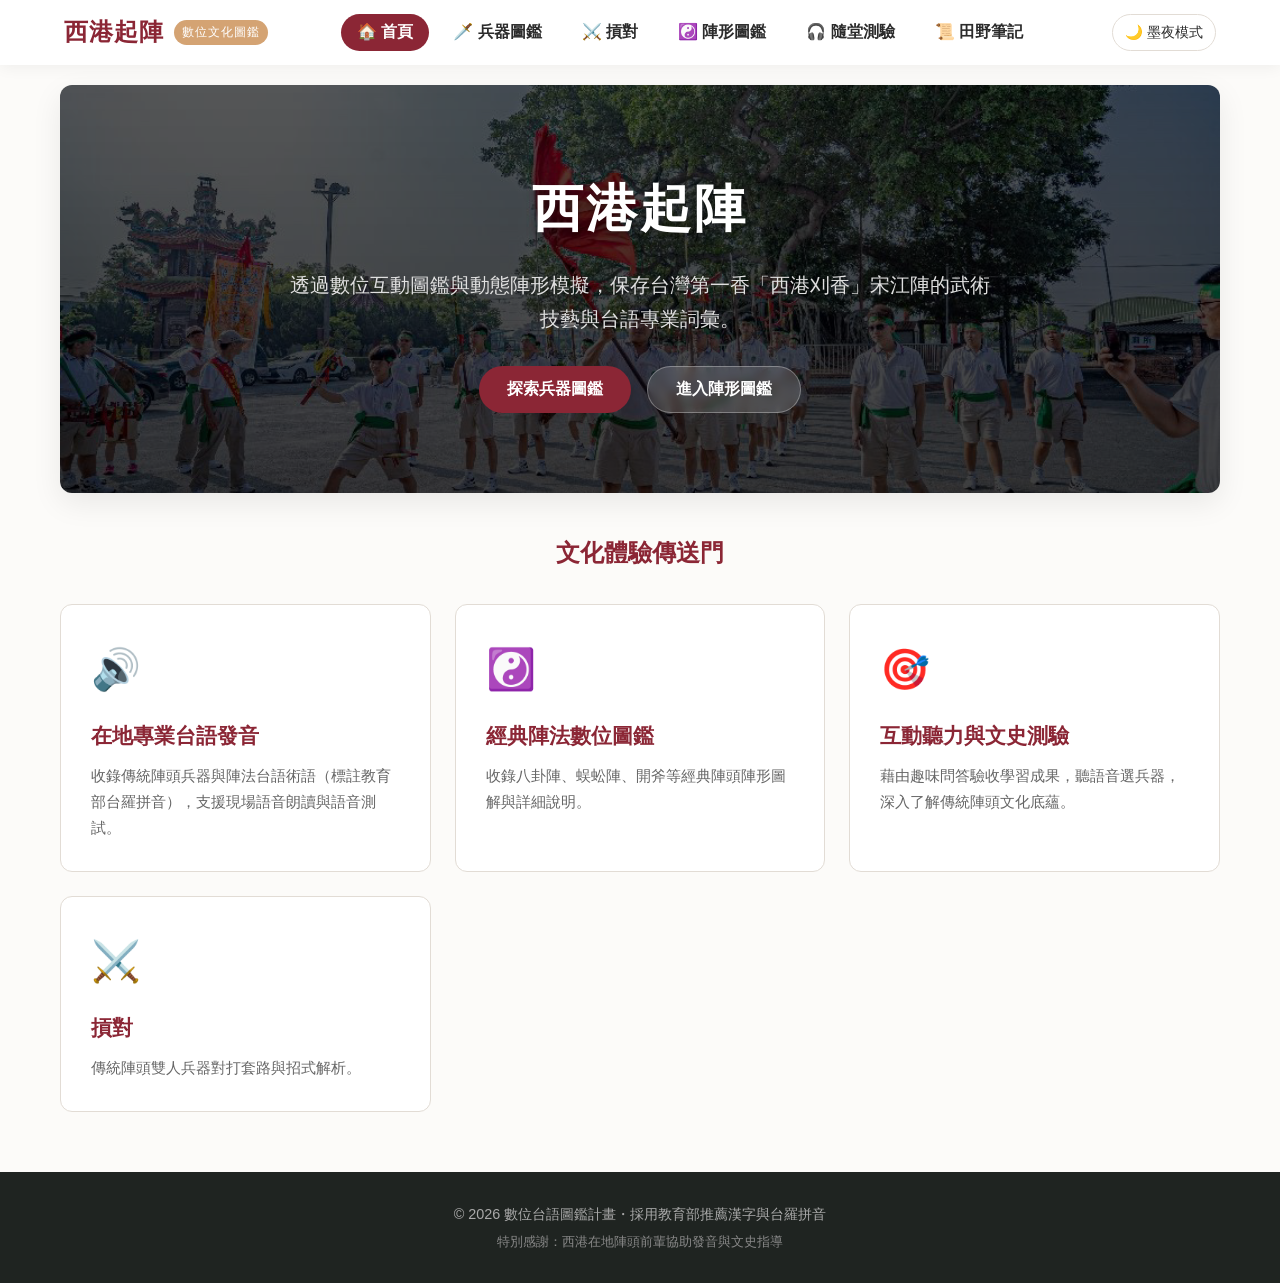
==== songjiang.html @ 48d38523 "update" ====
<!DOCTYPE html>
<html lang="zh-Hant">
<head>
  <meta charset="UTF-8">
  <meta name="viewport" content="width=device-width, initial-scale=1.0">
  <title>西港起陣｜宋江陣文化與台語圖鑑數位平台</title>
  <link rel="stylesheet" href="style.css">
</head>
<body>

  <!-- 頂部導覽列 -->
  <header>
    <div class="nav-container">
      <a href="#" class="logo" onclick="switchTab('home')">
        西港起陣
        <span class="logo-badge">數位文化圖鑑</span>
      </a>
      <ul class="nav-links nav-tabs">
        <li><button class="tab-btn active" onclick="switchTab('home')">🏠 首頁</button></li>
        <li><button class="tab-btn" onclick="switchTab('gallery')">🗡️ 兵器圖鑑</button></li>
        <li><button class="tab-btn" onclick="switchTab('fight')">⚔️ 摃對</button></li>
        <li><button class="tab-btn" onclick="switchTab('simulator')">☯️ 陣形圖鑑</button></li>
        <li><button class="tab-btn" onclick="switchTab('quiz')">🎧 隨堂測驗</button></li>
        <li><button class="tab-btn" onclick="switchTab('fieldwork')">📜 田野筆記</button></li>
      </ul>
      <div class="header-actions">
        <button class="theme-toggle" id="themeToggleBtn" onclick="toggleTheme()">🌙 墨夜模式</button>
      </div>
    </div>
  </header>

  <!-- 主內容區域 -->
  <main>
    <!-- 模組 1：首頁 -->
    <section id="home" class="tab-content active">
      <div class="hero-banner">
        <h1>西港起陣</h1>
        <p>透過數位互動圖鑑與動態陣形模擬，保存台灣第一香「西港刈香」宋江陣的武術技藝與台語專業詞彙。</p>
        <div class="hero-buttons">
          <button class="btn-primary" onclick="switchTab('gallery')">探索兵器圖鑑</button>
          <button class="btn-secondary" onclick="switchTab('simulator')">進入陣形圖鑑</button>
        </div>
      </div>

      <h2 style="text-align: center; color: var(--primary-color); margin-bottom: 20px;">文化體驗傳送門</h2>
      <div class="feature-grid">
        <div class="feature-card" onclick="switchTab('gallery')">
          <span class="feature-icon">🔊</span>
          <h3>在地專業台語發音</h3>
          <p>收錄傳統陣頭兵器與陣法台語術語（標註教育部台羅拼音），支援現場語音朗讀與語音測試。</p>
        </div>
        <div class="feature-card" onclick="switchTab('simulator')">
          <span class="feature-icon">☯️</span>
          <h3>經典陣法數位圖鑑</h3>
          <p>收錄八卦陣、蜈蚣陣、開斧等經典陣頭陣形圖解與詳細說明。</p>
        </div>
        <div class="feature-card" onclick="switchTab('quiz')">
          <span class="feature-icon">🎯</span>
          <h3>互動聽力與文史測驗</h3>
          <p>藉由趣味問答驗收學習成果，聽語音選兵器，深入了解傳統陣頭文化底蘊。</p>
        </div>
        <div class="feature-card" onclick="switchTab('fight')">
          <span class="feature-icon">⚔️</span>
          <h3>摃對</h3>
          <p>傳統陣頭雙人兵器對打套路與招式解析。</p>
        </div>
      </div>
    </section>

    <!-- 模組 2：兵器與角色圖鑑 -->
    <section id="gallery" class="tab-content">
      <div class="filter-bar">
        <div class="search-box">
          <span class="search-icon">🔍</span>
          <input type="text" id="searchInput" placeholder="搜尋兵器、角色或台羅拼音..." oninput="renderGallery()">
        </div>
        <div class="category-chips">
          <button class="chip active" onclick="filterCategory('all', this)">全部 (All)</button>
          <button class="chip" onclick="filterCategory('weapon', this)">傳統兵器</button>
          <button class="chip" onclick="filterCategory('flag', this)">樂器</button>
          <button class="chip" onclick="filterCategory('favorite', this)">⭐ 我的收藏</button>
        </div>
      </div>

      <!-- 卡片網格 -->
      <div id="galleryGrid" class="gallery-grid"></div>
    </section>

    <!-- 模組 3：對貢 (對打套路介紹) -->
    <section id="fight" class="tab-content">
      <div class="content-container" style="background: #ffffff; padding: 30px; border-radius: 12px; box-shadow: 0 4px 6px rgba(0,0,0,0.05); max-width: 800px; margin: 0 auto;">
        <h3 style="color: #333; margin-bottom: 20px; border-bottom: 2px solid var(--primary-color); display: inline-block; padding-bottom: 5px;">常見對打組合</h3>
        
        <!-- 18組專屬圖片卡片區塊 -->
        <div class="combo-grid">
          <div class="combo-card"><img src="image/1.JPG" alt="單刀/雨傘"><div class="combo-title">1. 單刀 / 雨傘</div></div>
          <div class="combo-card"><img src="image/2.JPG" alt="耙/牌刀"><div class="combo-title">2. 耙 / 牌刀</div></div>
          <div class="combo-card"><img src="image/3.JPG" alt="鉤仔/棍仔"><div class="combo-title">3. 鉤仔 / 棍仔</div></div>
          <div class="combo-card"><img src="image/4.JPG" alt="鐽刀/雙鞭"><div class="combo-title">4. 鐽刀 / 雙鞭</div></div>
          <div class="combo-card"><img src="image/5.JPG" alt="耙/牌刀"><div class="combo-title">5. 耙 / 牌刀</div></div>
          <div class="combo-card"><img src="image/6.JPG" alt="棍仔/牌刀"><div class="combo-title">6. 棍仔 / 牌刀</div></div>
          <div class="combo-card"><img src="image/7.JPG" alt="耙/牌刀"><div class="combo-title">7. 耙 / 牌刀</div></div>
          <div class="combo-card"><img src="image/8.JPG" alt="耙/牌刀"><div class="combo-title">8. 耙 / 牌刀</div></div>
          <div class="combo-card"><img src="image/9.JPG" alt="耙/牌刀"><div class="combo-title">9. 耙 / 牌刀</div></div>
          <div class="combo-card"><img src="image/10.JPG" alt="鐽刀/雙鐧"><div class="combo-title">10. 鐽刀 / 雙鐧</div></div>
          <div class="combo-card"><img src="image/11.JPG" alt="耙/鐽刀"><div class="combo-title">11. 耙 / 鐽刀</div></div>
          <div class="combo-card"><img src="image/12.JPG" alt="耙/牌刀"><div class="combo-title">12. 耙 / 牌刀</div></div>
          <div class="combo-card"><img src="image/13.JPG" alt="鉤鐮槍/牌刀"><div class="combo-title">13. 鉤鐮槍 / 牌刀</div></div>
          <div class="combo-card"><img src="image/14.JPG" alt="棍仔/棍仔"><div class="combo-title">14. 棍仔 / 棍仔</div></div>
          <div class="combo-card"><img src="image/15.JPG" alt="鐽刀/雙刀"><div class="combo-title">15. 鐽刀 / 雙刀</div></div>
          <div class="combo-card"><img src="image/16.JPG" alt="耙/牌刀"><div class="combo-title">16. 耙 / 牌刀</div></div>
          <div class="combo-card"><img src="image/17.JPG" alt="耙/牌刀(翻山*)"><div class="combo-title">17. 耙 / 牌刀 (翻山*)</div></div>
          <div class="combo-card"><img src="image/18.JPG" alt="棍仔/單刀"><div class="combo-title">18. 棍仔 / 單刀</div></div>
        </div>
      </div>
    </section>

    <!-- 模組 4：陣形圖鑑 -->
    <section id="simulator" class="tab-content">
      <div class="filter-bar">
        <div class="search-box">
          <span class="search-icon">🔍</span>
          <input type="text" id="formationSearchInput" placeholder="搜尋陣形名稱、台羅拼音或說明..." oninput="renderFormations()">
        </div>
      </div>

      <!-- 陣形卡片網格 -->
      <div id="formationGrid" class="gallery-grid"></div>
    </section>

    <!-- 模組 5：隨堂測驗 -->
    <section id="quiz" class="tab-content">
      <div class="quiz-card">
        <div class="quiz-progress">
          <div class="quiz-progress-bar" id="quizProgressBar"></div>
        </div>
        <p style="color: var(--accent-color); font-weight: 600; margin-bottom: 8px;" id="quizCount">問題 1 / 5</p>

        <div class="quiz-speaker" onclick="playQuizAudio()">
          🔊
        </div>
        <p style="font-size: 0.9rem; color: var(--text-muted); margin-bottom: 20px;">點擊上方喇叭聆聽台語發音，選出正確的名稱：</p>

        <h3 id="quizQuestionTitle" style="font-size: 1.4rem; color: var(--primary-color); margin-bottom: 20px;">請問這是哪一項兵器？</h3>

        <div class="options-grid" id="optionsGrid">
          <!-- 測驗選項 -->
        </div>

        <div id="quizResult" style="margin-top: 20px; font-weight: bold;"></div>
      </div>
    </section>

    <!-- 模組 6：田野筆記與地圖 -->
    <section id="fieldwork" class="tab-content">
      <div class="fieldwork-container">
        <div class="field-card">
          <h3>走入廟埕，聽見真實聲景</h3>
          <p>西港刈香（西港慶安宮刈香大典）被譽為「台灣第一香」。宋江陣不僅是民俗藝陣，更是早期村落自我防衛的武力組織。</p>
          <br>
          <p>本數位圖鑑團隊實地走訪西港周邊陣館與慶安宮，採集老一輩師傅的口述記憶與專業動作台語術語，期望透過數位化讓傳統母語與陣頭文化得以永續傳承。</p>
        </div>

        <div class="field-card">
          <h3>西港刈香陣館地圖</h3>
          <div class="map-wrapper my-maps-active">
  <iframe 
    id="googleMap"
    src="https://www.google.com/maps/d/u/0/embed?mid=1rsmYvMYZDi3DDH0vQn4vY0DzEX9cuyw&ehbc=2E312F&noprof=1" 
    width="100%" 
    height="320" 
    style="border:0; border-radius: 8px;" 
    allowfullscreen="" 
    loading="lazy">
  </iframe>
</div>
<!-- 地下下方的說明文字升級為陣館快速導覽按鈕 -->
<div class="map-quick-links" style="margin-top: 15px;">
  <p style="font-size: 0.9rem; color: var(--text-muted); margin-bottom: 8px;">📍 快速定位熱點陣館：</p>
  <div style="display: flex; gap: 8px; flex-wrap: wrap;">
    <button class="chip" onclick="updateMapLocation('全區總覽')">🗺️ 全區總覽</button>
    <button class="chip" onclick="updateMapLocation('慶安宮')">西港慶安宮</button>
    <button class="chip" onclick="updateMapLocation('姑媽宮')">八份姑媽宮</button>
    <button class="chip" onclick="updateMapLocation('廣慈宮')">烏竹林廣慈宮</button>
  </div>
</div>
        </div>
      </div>
    </section>
  </main>

  <!-- 詳細資料彈窗 Modal -->
  <div class="modal-overlay" id="detailModal">
    <div class="modal-box">
      <button class="modal-close" onclick="closeModal()">✕</button>
      <h2 id="modalTitle" style="color: var(--primary-color); margin-bottom: 8px;">頭旗</h2>
      <p id="modalTailo" class="tailo" style="margin-bottom: 16px;">Thâu-kî</p>
      <img id="modalImg" src="" alt="" style="width: 100%; height: 220px; object-fit: cover; border-radius: 8px; margin-bottom: 16px;">
      <p id="modalDesc" style="color: var(--text-color); line-height: 1.8; margin-bottom: 20px;"></p>
      <button class="audio-btn" id="modalAudioBtn" style="width: 100%; padding: 12px; font-size: 1rem;">🔊 播放在地台語發音</button>
    </div>
  </div>

  <footer>
    <p>© 2026 數位台語圖鑑計畫・採用教育部推薦漢字與台羅拼音</p>
    <p style="margin-top: 5px; font-size: 0.8rem; color: #888;">特別感謝：西港在地陣頭前輩協助發音與文史指導</p>
  </footer>

  <script>
    /* ＝＝＝＝ 1. 兵器圖鑑資料庫 ＝＝＝＝ */
    const galleryData = [
      {
        id: 'thau-ki',
        name: '頭旗',
        tailo: 'Thâu-kî',
        category: 'weapon',
        img: 'image/1.jpeg',
        desc: '• 主帥的象徵：頭旗代表陣頭的「主帥」，在宮廟交陪、出巡或開演時，頭旗所到之處即代表整個陣頭的意志。\n• 破陣與點兵的指揮具：宋江陣在變換陣形時，隊員必須觀察頭旗（通常配合「雙斧」）的走位、旗號與律動來移動。頭旗動，則全陣動。\n• 神聖性與禁忌：頭旗在出陣前必須經過淨爐、開光等宗教儀式，並通常會安上符令。在民俗禁忌中，頭旗絕對不能倒地，也不容許外人隨意跨越或觸摸，具有強烈的驅邪、鎮煞與護衛神轎的功能。',
        audioText: '頭旗 Thâu-kî',
        audioSrc: 'audio/1.mp3'
      },
      {
        id: 'siang-poo',
        name: '雙斧',
        tailo: 'Siang-póo',
        category: 'weapon',
        img: 'image/2.jpeg',
        desc: '• 副帥與護法：頭旗象徵主帥宋江，而雙斧則扮演「副帥」與「貼身護法」的角色，緊隨頭旗左右保護其安全，與頭旗合稱為「旗斧」。\n• 陣形的第二指揮官：負責帶領隊員進行細部的破陣、開路與斬煞，通常由陣中身手最矯健的核心骨幹擔任。\n• 破煞與開路：具強烈辟邪破煞功能，遇過橋、路口或進入廟埕時舞動劈砍，象徵斬除無形惡煞，開闢清淨道路。',
        audioText: '雙斧 Siang-póo',
        audioSrc: 'audio/2.mp3'
      },
      {
        id: 'tann-to',
        name: '單刀',
        tailo: 'Tann-to',
        category: 'weapon',
        img: 'image/3.jpeg',
        desc: '常稱為官刀或長刀（如雲南斬馬刀），為雙手共執的長柄重兵器，屬於「開利器」代表。隊伍中通常配置兩支，由身形高大、臂力壯碩者執掌，擔任隊伍的「頭官」與「尾官」，負責前後鎮守、威壓全場。',
        audioText: '單刀 Tann-to',
        audioSrc: 'audio/3.mp3'
      },
      {
        id: 'hoo-suann',
        name: '雨傘',
        tailo: 'Hōo-suànn',
        category: 'weapon',
        img: 'image/4.jpeg',
        desc: '極具地方特色的神兵，外觀為日常雨傘但內藏機關，進可攻、退可守。蘊含以柔克剛、出奇制勝的哲學，常與短刀或雙刀搭配，展現觀賞性極高、虛實莫測的對操套路，也是軍師或重要角色的象徵。',
        audioText: '雨傘 Hōo-suànn',
        audioSrc: 'audio/4.mp3'
      },
      {
        id: 'pe',
        name: '耙',
        tailo: 'Pê',
        category: 'weapon',
        img: 'image/5.jpeg',
        desc: '即「月牙鏟」，頂端呈彎月朝上、下接長柄，傳統耙頭多漆成紅色。由農用工具演變而來，相傳也是佛教僧侶隨身武器，在操演中屬於中長距離的防禦與壓制型兵器。',
        audioText: '耙 Pê',
        audioSrc: 'audio/5.mp3'
      },
      {
        id: 'pai-to',
        name: '牌刀',
        tailo: 'Pâi-to',
        category: 'weapon',
        img: 'image/6.jpeg',
        desc: '由盾牌（籐編、竹編或牛皮製）搭配短刀使用。牌刀手是陣頭中人數較多的「中堅主力」，在「打人路」與「破陣」時扮演衝鋒陷陣的步兵角色，負責抵擋遠程與重型兵器攻擊。',
        audioText: '牌刀 Pâi-to',
        audioSrc: 'audio/6.mp3'
      },
      {
        id: 'kau-a',
        name: '鉤仔',
        tailo: 'Kau-á',
        category: 'weapon',
        img: 'image/7.jpeg',
        desc: '俗稱「鉤鐮槍」。結合農用鐮刀與長槍的設計，源於民兵訓練與抗擊外敵（如明代戚家軍抗倭）的軍事鐵證，反映台灣早期鄉勇就地取材、禦敵保鄉的歷史背景。',
        audioText: '鉤仔 Kau-á',
        audioSrc: 'audio/7.mp3'
      },
      {
        id: 'kun-a',
        name: '棍仔',
        tailo: 'Kùn-á',
        category: 'weapon',
        img: 'image/8.jpeg',
        desc: '俗稱「齊眉棍」。長度齊眉，攻守兼備。招式樸實無華但威力驚人，不分棍頭棍尾皆可攻擊防守，為宋江陣中最具代表性且人數眾多的基本長兵器之一。',
        audioText: '棍仔 Kùn-á',
        audioSrc: 'audio/8.mp3'
      },
      {
        id: 'thah-to',
        name: '躂刀',
        tailo: 'Thah-to',
        category: 'weapon',
        img: 'image/9.jpeg',
        desc: '亦寫作「躂仔刀」，為靈巧流暢的長柄攻擊性兵器。招式（劈、砍、挑、撩）與大刀雷同，但重量較輕，使操刀者能展現快速轉身、連續格擋與突襲，變幻性高。',
        audioText: '躂刀 Thah-to',
        audioSrc: 'audio/9.mp3'
      },
      {
        id: 'siang-pian',
        name: '雙鞭',
        tailo: 'Siang-pian',
        category: 'weapon',
        img: 'image/10.jpeg',
        desc: '亦可稱為「鐵尺（Thih-tshioh）」。歸類為防守反擊型短兵器，因為長度較短，非常講究敏捷的步法（如蹲低、翻滾、閃轉）。',
        audioText: '雙鞭 Siang-pian',
        audioSrc: 'audio/10.mp3'
      },
      {
        id: 'siang-kan',
        name: '雙鐧',
        tailo: 'Siang-kán',
        category: 'weapon',
        img: 'image/11.jpeg',
        desc: '亦可稱為「雙眼（Siang-gán）」。歸類為攻防一體的雙器械短兵器，講求「左禦右攻，右禦左攻」的雙手協調默契。',
        audioText: '雙鐧 Siang-kán',
        audioSrc: 'audio/11.mp3'
      },
      {
        id: 'siang-to',
        name: '雙刀',
        tailo: 'Siang-to',
        category: 'weapon',
        img: 'image/12.jpeg',
        desc: '雙手各執一刀，為身法最輕盈、招式極具觀賞性的「短雙兵」代表。屬於有刃、貼身斬擊的利器，講求劃、割、撩、劈的犀利度與身刀合一。',
        audioText: '雙刀 Siang-to',
        audioSrc: 'audio/12.mp3'
      },
      // 在 galleryData 陣列最後新增以下三筆樂器資料
{
  id: 'lo',
  name: '宋江鼓',
  tailo: 'Lô',
  category: 'flag', // 樂器分類
  isVertical: true, // 標記為直式圖片
  img: 'image/music1.JPG',
  desc: '為整個陣頭的靈魂。這是一種單面皮鼓，通常配有專用背架，讓鼓手能背在胸前一面走動一面敲擊。隊員的所有武術動作、陣式變化與行進節奏，全依據鼓聲的拍節而動。',
  audioText: '宋江鼓 Lô',
  audioSrc: 'audio/music1.mp3'
},
{
  id: 'ko',
  name: '銅鑼',
  tailo: 'Kóo',
  category: 'flag',
  isVertical: true, // 標記為直式圖片
  img: 'image/music2.JPG',
  desc: '屬於金屬打擊樂器，音色高亢響亮。在陣頭行進和伴奏時，鑼通常排列在隊伍兩旁，與中間的鼓、鈸相互配合。',
  audioText: '銅鑼 Kóo',
  audioSrc: 'audio/music2.mp3'
},
{
  id: 'kue',
  name: '鈸',
  tailo: 'Pua̍h',
  category: 'flag',
  isVertical: true, // 標記為直式圖片
  img: 'image/music3.JPG',
  desc: '屬於金屬拍擊樂器。由演奏者雙手各持一面互相擊打，與鑼鼓聲交織出緊湊的節奏，強化武術操演的動感與威勢。',
  audioText: '鈸 Pua̍h',
  audioSrc: 'audio/music3.mp3'
}
    ];

    /* ＝＝＝＝ 2. 陣形圖鑑資料庫（可自訂內容） ＝＝＝＝ */
    const formationData = [
      {
        id: 'form-1',
        name: '發彩',
        tailo: ' ',
        img: 'image/team/3.JPG', // 填入圖片路徑，例如：'image/f1.jpg'
        desc: '發彩宣示操演正式開始，發彩後拍箍(反時鐘方向繞圈，圈出表演場域範圍，同時有讓陣員熱身的作用)。'
      },
      {
        id: 'form-2',
        name: '採箍',
        tailo: ' ',
        img: 'image/team/5.JPG', // 填入圖片路徑，例如：'image/f1.jpg'
        desc: '採箍繞圈過程中會在幾個定點由頭旗與雙斧跳入圈內，做橫掃動作後隨返回原位繼續拍箍，有淨化場域，形成神聖空間的意涵，拍箍後外人、外物均不能進入圈内'
      },
      {
        id: 'form-3',
        name: '頂剝箍',
        tailo: ' ',
        img: 'image/team/1.JPG', 
        desc: '頂剝箍進行一次剝內外箍，為開四門的一部分由頭旗開始在乾位跳起向圈內轉向，繼續前進拍箍，後續陣員在同樣的位置跟進做同樣的動作，此一起跳、落地並同時將手中兵器先上舉再往下插的動作，稱為「插角」（頂剝箍完成之後，在下方坤位處會重複做一次稱「下剝箍」；頂剝箍、下剝箍各有一次剝内箍、剝外箍，共插角四次(有些宋江陣簡稱之為插内角、插外角個兩次故也有人稱之開四城門）'
      },
      {
        id: 'form-4',
        name: '龍絞水',
        tailo: ' ',
        img: 'image/team/2.JPG', 
        desc: '龍絞水亦有成蛇泅、踏七星、五步穿等 龍絞水結束後接著開斧、開旗、單刀、雨伞、耙等個人家私操演接續上場，中間穿插小朋友(學童)的兵器演練，不在36位隊員進行拍箍與陣形演練出現的大關刀、扇子等，在兵器表演時出現；兵器表演結束後接著是個人空手拳表演，一如過往常見不在36人陣成員中的年長者、小孩、青少年也會穿插進來表演拳術，有時教練級人員更是以壓軸方式演出，為了增加可看性，近年許多陣頭會設計空手拳雙人對打、四人捉對變化對打等；拳術表演結束，由丈二長矛收尾，結束第一單元操演。'
      },
      {
        id: 'form-5',
        name: '蜈蚣陣',
        tailo: ' ',
        img: 'image/13.jpeg', 
        desc: '第二單元從倒剝箍開始，將圓箍拆解，重新抛箍、探箍，從坤位進入一路縱隊穿中心，到達乾位旗斧分龍虎雨邊插角，向前繞行半圈，回到坤位，旗斧領頭分二路，左右員將兵器對架，向前位前進，到達定位開始排演蜈蚣陣。'
      },
      {
        id: 'form-6',
        name: '雙龍抱柱',
        tailo: ' ',
        img: 'image/team/6.JPG', 
        desc: '蜈蚣陣結束後倒穿心到坤位，分龍虎邊前進，到乾位旗斧分兩路兵器對架前進，到達坤位再分龍虎邊繞行，回到坤位會陣，旗在内，雙斧在外圈，率隊繼續繞圈到坤位附近形成兩實心圓龍虎對稱「雙龍抱柱」（亦稱謀營），接著開始摃對。'
      },
      {
        id: 'form-7',
        name: '八卦',
        tailo: ' ',
        img: 'image/14.jpeg', 
        desc: '最後的單元是排八卦陣，也是宋江系統武陣表演的精華所在。八卦陣排演的效果如何，是内行人注目與評價武陣的重點，八份姑媽宮宋江的八卦陣中心點站立4人，從鑼鼓手的方位向前看，頭旗與雙斧相對，單刀與雨傘相對，也就是36人中的前4位站立不動，並高舉兵器形成拱門，另32位隊員通過拱門到各定點形成八卦陣形，依鼓聲指揮進行各種陣形變化；八卦陣演練完成，隊員再進行拍箍、穿心，最後以兩列縱隊隊形在香案前参拜、行禮，結束開館表演'
      }

    ];

    let favorites = JSON.parse(localStorage.getItem('xigang_favs') || '[]');
    let currentCategory = 'all';

    /* ＝＝＝＝ 3. 主題與頁籤切換 ＝＝＝＝ */
    function toggleTheme() {
      document.body.classList.toggle('dark-mode');
      const btn = document.getElementById('themeToggleBtn');
      if (document.body.classList.contains('dark-mode')) {
        btn.textContent = '☀️ 宣紙模式';
      } else {
        btn.textContent = '🌙 墨夜模式';
      }
    }

    function switchTab(tabId) {
      document.querySelectorAll('.tab-content').forEach(el => el.classList.remove('active'));
      document.querySelectorAll('.tab-btn').forEach(el => el.classList.remove('active'));

      document.getElementById(tabId).classList.add('active');
      
      const activeBtn = Array.from(document.querySelectorAll('.tab-btn')).find(btn => btn.getAttribute('onclick').includes(tabId));
      if (activeBtn) activeBtn.classList.add('active');

      if (tabId === 'simulator') {
        renderFormations();
      } else if (tabId === 'quiz') {
        initQuiz();
      }
    }

    /* ＝＝＝＝ 4. 兵器圖鑑渲染 ＝＝＝＝ */
    /* ＝＝＝＝ 4. 兵器圖鑑渲染 ＝＝＝＝ */
function renderGallery() {
  const grid = document.getElementById('galleryGrid');
  const search = document.getElementById('searchInput').value.toLowerCase();
  grid.innerHTML = '';

  const filtered = galleryData.filter(item => {
    const matchCat = (currentCategory === 'all') ||
                     (currentCategory === 'favorite' && favorites.includes(item.id)) ||
                     (item.category === currentCategory);
    const matchSearch = item.name.includes(search) || item.tailo.toLowerCase().includes(search) || item.desc.includes(search);
    return matchCat && matchSearch;
  });

  if (filtered.length === 0) {
    grid.innerHTML = `<p style="grid-column: 1/-1; text-align: center; color: var(--text-muted); padding: 40px;">沒有找到符合條件的項目。</p>`;
    return;
  }

  filtered.forEach(item => {
    const isFav = favorites.includes(item.id);
    const card = document.createElement('article');
    card.className = 'card';
    card.innerHTML = `
      <div class="card-img-wrapper ${item.isVertical ? 'vertical-img' : ''}">
        <img src="${item.img || 'image/placeholder.jpg'}" alt="${item.name}">
        <button class="bookmark-btn ${isFav ? 'active' : ''}" onclick="toggleFav('${item.id}', event)">
          ${isFav ? '★' : '☆'}
        </button>
      </div>
      <div class="card-content">
        <div class="card-header">
          <h3 class="card-title">${item.name}</h3>
          <span class="tailo">${item.tailo}</span>
        </div>
        <p class="card-desc">${item.desc}</p>
        <div class="card-actions">
          <button class="audio-btn" onclick="speakText('${item.audioSrc}')">🔊 聽發音</button>
          <button class="detail-btn" onclick="openModal('${item.id}', 'gallery')">詳情</button>
        </div>
      </div>
    `;
    grid.appendChild(card);
  });
}

    function filterCategory(cat, el) {
      currentCategory = cat;
      document.querySelectorAll('.chip').forEach(c => c.classList.remove('active'));
      el.classList.add('active');
      renderGallery();
    }

    function toggleFav(id, event) {
      event.stopPropagation();
      if (favorites.includes(id)) {
        favorites = favorites.filter(f => f !== id);
      } else {
        favorites.push(id);
      }
      localStorage.setItem('xigang_favs', JSON.stringify(favorites));
      renderGallery();
    }

    /* ＝＝＝＝ 5. 陣形圖鑑渲染 ＝＝＝＝ */
    function renderFormations() {
      const grid = document.getElementById('formationGrid');
      const search = document.getElementById('formationSearchInput').value.toLowerCase();
      grid.innerHTML = '';

      const filtered = formationData.filter(item => {
        return item.name.includes(search) || 
               item.tailo.toLowerCase().includes(search) || 
               item.desc.includes(search);
      });

      if (filtered.length === 0) {
        grid.innerHTML = `<p style="grid-column: 1/-1; text-align: center; color: var(--text-muted); padding: 40px;">沒有找到符合條件的陣形。</p>`;
        return;
      }

      filtered.forEach(item => {
        const card = document.createElement('article');
        card.className = 'card';
        card.innerHTML = `
          <div class="card-img-wrapper">
            <img src="${item.img || 'image/placeholder.jpg'}" alt="${item.name}">
          </div>
          <div class="card-content">
            <div class="card-header">
              <h3 class="card-title">${item.name}</h3>
              <span class="tailo">${item.tailo}</span>
            </div>
            <p class="card-desc">${item.desc || '（暫無詳細內容）'}</p>
            <div class="card-actions">
              <button class="detail-btn" style="width: 100%;" onclick="openModal('${item.id}', 'formation')">詳情</button>
            </div>
          </div>
        `;
        grid.appendChild(card);
      });
    }

    /* ＝＝＝＝ 6. 音訊播放 ＝＝＝＝ */
    let currentAudio = null;
    function speakText(audioSrc) {
      if (!audioSrc) {
        console.warn('未指定音檔路徑');
        return;
      }
      if (currentAudio) {
        currentAudio.pause();
        currentAudio.currentTime = 0;
      }
      currentAudio = new Audio(audioSrc);
      currentAudio.play().catch(error => {
        console.error('音檔播放失敗：', error);
        alert('音檔載入或播放失敗，請檢查檔案路徑是否正確。');
      });
    }

    /* ＝＝＝＝ 7. 彈窗 Modal ＝＝＝＝ */
    function openModal(id, type = 'gallery') {
      let item;
      if (type === 'gallery') {
        item = galleryData.find(g => g.id === id);
      } else {
        item = formationData.find(f => f.id === id);
      }

      if (!item) return;

      document.getElementById('modalTitle').textContent = item.name;
      document.getElementById('modalTailo').textContent = item.tailo;
      document.getElementById('modalImg').src = item.img || 'image/placeholder.jpg';
      document.getElementById('modalDesc').textContent = item.desc || '（暫無詳細內容）';

      const audioBtn = document.getElementById('modalAudioBtn');
      if (item.audioSrc) {
        audioBtn.style.display = 'block';
        audioBtn.onclick = () => speakText(item.audioSrc);
      } else {
        audioBtn.style.display = 'none';
      }

      document.getElementById('detailModal').classList.add('active');
    }

    function closeModal() {
      document.getElementById('detailModal').classList.remove('active');
    }

/* ＝＝＝＝ 8. 隨堂測驗 ＝＝＝＝ */
    let currentQuizIndex = 0;
    const quizQuestions = [
      {
        audioSrc: 'audio/1.mp3',
        audioText: '頭旗 Thâu-kî',
        correct: '頭旗 (Thâu-kî)',
        options: ['頭旗 (Thâu-kî)', '雙斧 (Siang-póo)', '單刀 (Tann-to)', '耙 (Pê)']
      },
      {
        audioSrc: 'audio/5.mp3',
        audioText: '耙 Pê',
        correct: '耙 (Pê)',
        options: ['雨傘 (Hōo-suànn)', '牌刀 (Pâi-to)', '耙 (Pê)', '鉤仔 (Kau-á)']
      },
      {
        audioSrc: 'audio/8.mp3',
        audioText: '棍仔 Kùn-á',
        correct: '棍仔 (Kùn-á)',
        options: ['躂刀 (Thah-to)', '棍仔 (Kùn-á)', '雙鞭 (Siang-pian)', '雙鐧 (Siang-kán)']
      },
      {
        audioSrc: 'audio/12.mp3',
        audioText: '雙刀 Siang-to',
        correct: '雙刀 (Siang-to)',
        options: ['雙斧 (Siang-póo)', '雙刀 (Siang-to)', '單刀 (Tann-to)', '牌刀 (Pâi-to)']
      }
    ];

    function initQuiz() {
      currentQuizIndex = 0;
      loadQuizQuestion();
    }

    function loadQuizQuestion() {
      const q = quizQuestions[currentQuizIndex];
      document.getElementById('quizCount').textContent = `問題 ${currentQuizIndex + 1} / ${quizQuestions.length}`;
      document.getElementById('quizProgressBar').style.width = `${((currentQuizIndex + 1) / quizQuestions.length) * 100}%`;
      document.getElementById('quizResult').textContent = '';

      const grid = document.getElementById('optionsGrid');
      grid.innerHTML = '';

      q.options.forEach(opt => {
        const btn = document.createElement('button');
        btn.className = 'option-btn';
        btn.textContent = opt;
        btn.onclick = () => checkQuizAnswer(opt, q.correct, btn);
        grid.appendChild(btn);
      });

      setTimeout(() => playQuizAudio(), 300);
    }

    function playQuizAudio() {
      const q = quizQuestions[currentQuizIndex];
      speakText(q.audioSrc);
    }

    function checkQuizAnswer(selected, correct, btn) {
      const allBtns = document.querySelectorAll('.option-btn');
      allBtns.forEach(b => b.disabled = true);

      const res = document.getElementById('quizResult');
      if (selected === correct) {
        btn.classList.add('correct');
        res.textContent = '🎉 正確！發音非常標準！';
        res.style.color = '#2a9d8f';
      } else {
        btn.classList.add('wrong');
        res.textContent = `❌ 答錯囉，正確答案是：${correct}`;
        res.style.color = '#e76f51';
      }

      setTimeout(() => {
        currentQuizIndex++;
        if (currentQuizIndex < quizQuestions.length) {
          loadQuizQuestion();
        } else {
          document.getElementById('quizQuestionTitle').textContent = '恭喜完成所有語音測驗！';
          document.getElementById('optionsGrid').innerHTML = `
            <button class="btn-primary" style="grid-column: 1/-1; margin-top: 10px;" onclick="initQuiz()">🔄 再測驗一次</button>
          `;
        }
      }, 1800);
    }

    /* ＝＝＝＝ 9. 地圖地標互動 ＝＝＝＝ */
    function showPinInfo(title, desc) {
      document.getElementById('pinDetails').innerHTML = `
        <strong style="color: var(--primary-color);">${title}</strong>：${desc}
      `;
    }
/* 切換 Google 地圖定位地點 */
function updateMapLocation(place) {
  const mapIframe = document.getElementById('googleMap');
  const mapWrapper = document.querySelector('.map-wrapper');
  if (!mapIframe) return;

  if (place === '全區總覽') {
    // 只有全區總覽加上 class，觸發推高遮蓋黑條
    if (mapWrapper) mapWrapper.classList.add('my-maps-active');
    mapIframe.src = "https://www.google.com/maps/d/u/0/embed?mid=1rsmYvMYZDi3DDH0vQn4vY0DzEX9cuyw&ehbc=2E312F&noprof=1"; 
  } else {
    // 切換到其他獨立宮廟時，移除推高效果，恢復正常顯示
    if (mapWrapper) mapWrapper.classList.remove('my-maps-active');

    if (place === '慶安宮') {
      mapIframe.src = "https://www.google.com/maps/embed?pb=!1m18!1m12!1m3!1d396.99289068530294!2d120.20210764020894!3d23.12145733913277!2m3!1f0!2f0!3f0!3m2!1i1024!2i768!4f13.1!3m3!1m2!1s0x346e78e31941b4a7%3A0xfc926ce360434cad!2z6KW_5riv5oW25a6J5a6u!5e0!3m2!1szh-TW!2stw!4v1791398568318!5m2!1szh-TW!2stw";
    } else if (place === '廣慈宮') {
      mapIframe.src = "https://www.google.com/maps/embed?pb=!1m18!1m12!1m3!1d229.3306241884641!2d120.21560691297057!3d23.123073336203625!2m3!1f0!2f0!3f0!3m2!1i1024!2i768!4f13.1!3m3!1m2!1s0x346e7919f00ff931%3A0x8f21f34ae5131afa!2z54OP56u55p6X5buj5oWI5a6u44CI6KW_5riv6aaZ56eR6L2E5Y2ALemHkeeNhemZo-OAiQ!5e0!3m2!1szh-TW!2stw!4v1791398721699!5m2!1szh-TW!2stw";
    } else if (place === '姑媽宮') {
      mapIframe.src = "https://www.google.com/maps/embed?pb=!1m18!1m12!1m3!1d229.32114385273306!2d120.21615532063231!3d23.12861952683412!2m3!1f0!2f0!3f0!3m2!1i1024!2i768!4f13.1!3m3!1m2!1s0x346e7922ab970a8f%3A0xaa6fb69cb898091a!2z5YWr5Lu9546J5YuF6ZaL5Z-65aeR5aq95a6u!5e0!3m2!1szh-TW!2stw!4v1791398631003!5m2!1szh-TW!2stw";
    }
  }
}

    /* ＝＝＝＝ 10. 初始化 ＝＝＝＝ */
    document.addEventListener('DOMContentLoaded', () => {
      renderGallery();
    });
  </script>
</body>
</html>
---- style.css ----
/* ＝＝＝＝ 全局變數與主題 ＝＝＝＝ */
:root {
  --primary-color: #8b2635; /* 廟宇硃砂紅 */
  --primary-hover: #6b1d28;
  --secondary-color: #1f2421; /* 沉穜墨黑 */
  --accent-color: #d4a373; /* 香火金 */
  --accent-light: #f4eade;
  --bg-color: #fcfbf9; /* 宣紙米白 */
  --card-bg: #ffffff;
  --text-color: #2b2b2b;
  --text-muted: #666666;
  --border-color: #e2dcd5;
  --shadow: 0 10px 30px rgba(0, 0, 0, 0.08);
  --radius: 12px;
  --transition: all 0.3s cubic-bezier(0.25, 0.8, 0.25, 1);
}

body.dark-mode {
  --bg-color: #121413;
  --card-bg: #1e2220;
  --text-color: #ecebe8;
  --text-muted: #a0a5a2;
  --border-color: #333a36;
  --shadow: 0 10px 30px rgba(0, 0, 0, 0.4);
  --accent-light: #2c2720;
}

* {
  box-sizing: border-box;
  margin: 0;
  padding: 0;
  font-family: "PingFang TC", "Microsoft JhengHei", "Noto Sans TC", sans-serif;
}

body {
  background-color: var(--bg-color);
  color: var(--text-color);
  line-height: 1.7;
  transition: background-color 0.3s, color 0.3s;
  overflow-x: hidden;
}

/* ＝＝＝＝ 頂部導覽列 ＝＝＝＝ */
header {
  position: fixed;
  top: 0;
  width: 100%;
  background-color: rgba(255, 255, 255, 0.92);
  backdrop-filter: blur(10px);
  box-shadow: 0 2px 15px rgba(0,0,0,0.06);
  z-index: 1000;
  transition: var(--transition);
}

body.dark-mode header {
  background-color: rgba(30, 34, 32, 0.92);
}

.nav-container {
  max-width: 1200px;
  margin: 0 auto;
  display: flex;
  justify-content: space-between;
  align-items: center;
  padding: 12px 24px;
}

.logo {
  display: flex;
  align-items: center;
  gap: 10px;
  font-size: 1.5rem;
  font-weight: 800;
  color: var(--primary-color);
  text-decoration: none;
  letter-spacing: 1px;
}

.logo-badge {
  font-size: 0.75rem;
  background-color: var(--accent-color);
  color: #fff;
  padding: 2px 8px;
  border-radius: 20px;
  font-weight: normal;
}

.nav-tabs {
  display: flex;
  list-style: none;
  gap: 8px;
}

.tab-btn {
  background: none;
  border: none;
  padding: 8px 16px;
  font-size: 1rem;
  font-weight: 600;
  color: var(--text-color);
  cursor: pointer;
  border-radius: 20px;
  transition: var(--transition);
  display: flex;
  align-items: center;
  gap: 6px;
}

.tab-btn:hover {
  background-color: var(--accent-light);
  color: var(--primary-color);
}

.tab-btn.active {
  background-color: var(--primary-color);
  color: #ffffff;
}

.header-actions {
  display: flex;
  align-items: center;
  gap: 12px;
}

.theme-toggle {
  background: none;
  border: 1px solid var(--border-color);
  color: var(--text-color);
  padding: 8px 12px;
  border-radius: 50px;
  cursor: pointer;
  transition: var(--transition);
  font-size: 0.9rem;
}

.theme-toggle:hover {
  border-color: var(--accent-color);
}

/* ＝＝＝＝ 主要區域容器 ＝＝＝＝ */
main {
  max-width: 1200px;
  margin: 85px auto 40px;
  padding: 0 20px;
  min-height: calc(100vh - 180px);
}

.tab-content {
  display: none;
  animation: fadeIn 0.4s ease-out;
}

.tab-content.active {
  display: block;
}

@keyframes fadeIn {
  from { opacity: 0; transform: translateY(10px); }
  to { opacity: 1; transform: translateY(0); }
}

/* ＝＝＝＝ 模組：首頁 ＝＝＝＝ */
.hero-banner {
  background: linear-gradient(rgba(0, 0, 0, 0.65), rgba(0, 0, 0, 0.75)), url('image/6B1968B9-92A4-4DCF-B380-432735BB45EC.jpeg') center/cover;
  border-radius: var(--radius);
  padding: 80px 40px;
  text-align: center;
  color: #ffffff;
  margin-bottom: 40px;
  box-shadow: var(--shadow);
}

.hero-banner h1 {
  font-size: 3.2rem;
  letter-spacing: 3px;
  margin-bottom: 16px;
  text-shadow: 0 4px 10px rgba(0,0,0,0.5);
}

.hero-banner p {
  font-size: 1.25rem;
  max-width: 700px;
  margin: 0 auto 30px;
  color: #e0e0e0;
  font-weight: 300;
}

.hero-buttons {
  display: flex;
  justify-content: center;
  gap: 16px;
  flex-wrap: wrap;
}

.btn-primary, .btn-secondary {
  padding: 12px 28px;
  border-radius: 30px;
  font-size: 1rem;
  font-weight: 600;
  cursor: pointer;
  transition: var(--transition);
  border: none;
  text-decoration: none;
  display: inline-flex;
  align-items: center;
  gap: 8px;
}

.btn-primary {
  background-color: var(--primary-color);
  color: #fff;
}

.btn-primary:hover {
  background-color: var(--primary-hover);
  transform: translateY(-2px);
}

.btn-secondary {
  background-color: rgba(255, 255, 255, 0.15);
  color: #fff;
  backdrop-filter: blur(5px);
  border: 1px solid rgba(255, 255, 255, 0.3);
}

.btn-secondary:hover {
  background-color: rgba(255, 255, 255, 0.3);
  transform: translateY(-2px);
}

.feature-grid {
  display: grid;
  grid-template-columns: repeat(auto-fit, minmax(280px, 1fr));
  gap: 24px;
  margin-top: 30px;
}

.feature-card {
  background-color: var(--card-bg);
  border: 1px solid var(--border-color);
  border-radius: var(--radius);
  padding: 30px;
  transition: var(--transition);
  cursor: pointer;
}

.feature-card:hover {
  transform: translateY(-5px);
  box-shadow: var(--shadow);
  border-color: var(--accent-color);
}

.feature-icon {
  font-size: 2.5rem;
  margin-bottom: 15px;
  display: inline-block;
}

.feature-card h3 {
  font-size: 1.3rem;
  color: var(--primary-color);
  margin-bottom: 10px;
}

.feature-card p {
  color: var(--text-muted);
  font-size: 0.95rem;
}

/* ＝＝＝＝ 模組：圖鑑頁面 ＝＝＝＝ */
.filter-bar {
  display: flex;
  justify-content: space-between;
  align-items: center;
  margin-bottom: 24px;
  gap: 16px;
  flex-wrap: wrap;
  background-color: var(--card-bg);
  padding: 16px 20px;
  border-radius: var(--radius);
  border: 1px solid var(--border-color);
}

.search-box {
  position: relative;
  flex: 1;
  min-width: 250px;
}

.search-box input {
  width: 100%;
  padding: 10px 16px 10px 40px;
  border-radius: 20px;
  border: 1px solid var(--border-color);
  background-color: var(--bg-color);
  color: var(--text-color);
  font-size: 0.95rem;
  outline: none;
  transition: var(--transition);
}

.search-box input:focus {
  border-color: var(--primary-color);
  box-shadow: 0 0 0 3px rgba(139, 38, 53, 0.15);
}

.search-icon {
  position: absolute;
  left: 14px;
  top: 50%;
  transform: translateY(-50%);
  color: var(--text-muted);
}

.category-chips {
  display: flex;
  gap: 8px;
  flex-wrap: wrap;
}

.chip {
  padding: 6px 16px;
  border-radius: 20px;
  background-color: var(--bg-color);
  border: 1px solid var(--border-color);
  color: var(--text-color);
  cursor: pointer;
  font-size: 0.9rem;
  font-weight: 500;
  transition: var(--transition);
}

.chip.active, .chip:hover {
  background-color: var(--accent-color);
  color: #fff;
  border-color: var(--accent-color);
}

.gallery-grid {
  display: grid;
  grid-template-columns: repeat(auto-fill, minmax(280px, 1fr));
  gap: 24px;
}

.card {
  background: var(--card-bg);
  border-radius: var(--radius);
  border: 1px solid var(--border-color);
  overflow: hidden;
  box-shadow: 0 4px 15px rgba(0,0,0,0.03);
  transition: var(--transition);
  display: flex;
  flex-direction: column;
  position: relative;
}

.card:hover {
  transform: translateY(-5px);
  box-shadow: var(--shadow);
}

.card-img-wrapper {
  position: relative;
  height: 200px;
  overflow: hidden;
}

.card-img-wrapper img {
  width: 100%;
  height: 100%;
  object-fit: cover;
  transition: transform 0.5s;
}

.card:hover .card-img-wrapper img {
  transform: scale(1.05);
}

.bookmark-btn {
  position: absolute;
  top: 12px;
  right: 12px;
  background: rgba(0, 0, 0, 0.5);
  border: none;
  color: white;
  width: 36px;
  height: 36px;
  border-radius: 50%;
  cursor: pointer;
  display: flex;
  align-items: center;
  justify-content: center;
  backdrop-filter: blur(4px);
  transition: var(--transition);
}

.bookmark-btn.active {
  color: #ffb703;
  background: rgba(0, 0, 0, 0.7);
}

.card-content {
  padding: 20px;
  display: flex;
  flex-direction: column;
  flex-grow: 1;
}

.card-header {
  display: flex;
  justify-content: space-between;
  align-items: baseline;
  margin-bottom: 8px;
}

.card-title {
  font-size: 1.3rem;
  color: var(--primary-color);
  font-weight: 700;
}

.tailo {
  color: var(--accent-color);
  font-family: Georgia, serif;
  font-weight: 600;
  font-size: 0.95rem;
}

.card-desc {
  color: var(--text-muted);
  font-size: 0.9rem;
  margin-bottom: 16px;
  flex-grow: 1;
}

.card-actions {
  display: flex;
  gap: 8px;
}

.audio-btn {
  flex: 1;
  background-color: var(--accent-light);
  border: 1px solid var(--accent-color);
  color: var(--secondary-color);
  padding: 8px;
  border-radius: 20px;
  font-size: 0.9rem;
  cursor: pointer;
  font-weight: 600;
  transition: var(--transition);
  display: flex;
  align-items: center;
  justify-content: center;
  gap: 6px;
}

body.dark-mode .audio-btn {
  color: var(--text-color);
}

.audio-btn:hover {
  background-color: var(--accent-color);
  color: white;
}

.detail-btn {
  background: none;
  border: 1px solid var(--border-color);
  color: var(--text-color);
  padding: 8px 14px;
  border-radius: 20px;
  cursor: pointer;
  font-size: 0.9rem;
  transition: var(--transition);
}

.detail-btn:hover {
  background-color: var(--bg-color);
  border-color: var(--text-muted);
}

/* ＝＝＝＝ 模組：互動陣型模擬器 ＝＝＝＝ */
.simulator-container {
  display: grid;
  grid-template-columns: 1fr 320px;
  gap: 24px;
  background-color: var(--card-bg);
  border-radius: var(--radius);
  border: 1px solid var(--border-color);
  padding: 24px;
  box-shadow: var(--shadow);
}

.canvas-wrapper {
  position: relative;
  background-color: #1a1e1c;
  border-radius: 8px;
  overflow: hidden;
  display: flex;
  flex-direction: column;
  align-items: center;
  justify-content: center;
  min-height: 480px;
}

#formationCanvas {
  width: 100%;
  height: 100%;
  max-height: 500px;
  cursor: crosshair;
}

.sim-controls {
  position: absolute;
  bottom: 16px;
  left: 50%;
  transform: translateX(-50%);
  background: rgba(0, 0, 0, 0.75);
  backdrop-filter: blur(8px);
  padding: 8px 20px;
  border-radius: 30px;
  display: flex;
  gap: 16px;
  align-items: center;
  color: #fff;
}

.sim-btn {
  background: none;
  border: none;
  color: #fff;
  font-size: 1.2rem;
  cursor: pointer;
  transition: var(--transition);
}

.sim-btn:hover {
  color: var(--accent-color);
}

.sim-panel h3 {
  color: var(--primary-color);
  font-size: 1.4rem;
  margin-bottom: 16px;
}

.formation-selector {
  display: flex;
  flex-direction: column;
  gap: 8px;
  margin-bottom: 20px;
}

.formation-btn {
  padding: 10px 14px;
  text-align: left;
  background-color: var(--bg-color);
  border: 1px solid var(--border-color);
  border-radius: 8px;
  color: var(--text-color);
  font-weight: 600;
  cursor: pointer;
  transition: var(--transition);
}

.formation-btn.active, .formation-btn:hover {
  background-color: var(--primary-color);
  color: white;
  border-color: var(--primary-color);
}

.info-box {
  background-color: var(--bg-color);
  padding: 16px;
  border-radius: 8px;
  border-left: 4px solid var(--accent-color);
  font-size: 0.95rem;
}

.info-box h4 {
  color: var(--primary-color);
  margin-bottom: 6px;
}

/* ＝＝＝＝ 模組：隨堂測驗 ＝＝＝＝ */
.quiz-card {
  max-width: 650px;
  margin: 0 auto;
  background-color: var(--card-bg);
  border-radius: var(--radius);
  border: 1px solid var(--border-color);
  padding: 36px;
  box-shadow: var(--shadow);
  text-align: center;
}

.quiz-progress {
  height: 6px;
  background-color: var(--border-color);
  border-radius: 3px;
  margin-bottom: 24px;
  overflow: hidden;
}

.quiz-progress-bar {
  height: 100%;
  background-color: var(--primary-color);
  width: 0%;
  transition: width 0.3s;
}

.quiz-speaker {
  width: 70px;
  height: 70px;
  border-radius: 50%;
  background-color: var(--accent-light);
  border: 2px solid var(--accent-color);
  color: var(--primary-color);
  font-size: 2rem;
  display: flex;
  align-items: center;
  justify-content: center;
  margin: 0 auto 20px;
  cursor: pointer;
  transition: var(--transition);
}

.quiz-speaker:hover {
  transform: scale(1.1);
  background-color: var(--accent-color);
  color: white;
}

.options-grid {
  display: grid;
  grid-template-columns: 1fr 1fr;
  gap: 12px;
  margin-top: 24px;
}

.option-btn {
  padding: 14px;
  border-radius: 8px;
  border: 1px solid var(--border-color);
  background-color: var(--bg-color);
  color: var(--text-color);
  font-size: 1rem;
  font-weight: 600;
  cursor: pointer;
  transition: var(--transition);
}

.option-btn:hover {
  border-color: var(--accent-color);
  background-color: var(--accent-light);
}

.option-btn.correct {
  background-color: #2a9d8f !important;
  color: white !important;
  border-color: #2a9d8f !important;
}

.option-btn.wrong {
  background-color: #e76f51 !important;
  color: white !important;
  border-color: #e76f51 !important;
}

/* ＝＝＝＝ 模組：田野筆記與地圖 ＝＝＝＝ */
.fieldwork-container {
  display: grid;
  grid-template-columns: 1fr 1fr;
  gap: 24px;
}

.field-card {
  background-color: var(--card-bg);
  border: 1px solid var(--border-color);
  border-radius: var(--radius);
  padding: 24px;
}

.field-card h3 {
  color: var(--primary-color);
  margin-bottom: 12px;
  font-size: 1.3rem;
}

.map-placeholder {
  width: 100%;
  height: 300px;
  background-color: #24292e;
  border-radius: 8px;
  position: relative;
  overflow: hidden;
  display: flex;
  align-items: center;
  justify-content: center;
  color: white;
}

.map-pin {
  position: absolute;
  width: 20px;
  height: 20px;
  background-color: var(--primary-color);
  border: 2px solid white;
  border-radius: 50%;
  cursor: pointer;
  transform: translate(-50%, -50%);
  transition: var(--transition);
}

.map-pin:hover {
  transform: translate(-50%, -50%) scale(1.4);
  background-color: var(--accent-color);
  z-index: 10;
}

/* ＝＝＝＝ 彈窗 Modal ＝＝＝＝ */
.modal-overlay {
  position: fixed;
  top: 0;
  left: 0;
  width: 100%;
  height: 100%;
  background-color: rgba(0, 0, 0, 0.6);
  backdrop-filter: blur(4px);
  z-index: 2000;
  display: flex;
  align-items: center;
  justify-content: center;
  opacity: 0;
  pointer-events: none;
  transition: opacity 0.3s;
}

.modal-overlay.active {
  opacity: 1;
  pointer-events: auto;
}

.modal-box {
  background-color: var(--card-bg);
  border-radius: var(--radius);
  max-width: 600px;
  width: 90%;
  max-height: 85vh;
  overflow-y: auto;
  padding: 30px;
  position: relative;
  box-shadow: var(--shadow);
  transform: translateY(20px);
  transition: transform 0.3s;
}

.modal-overlay.active .modal-box {
  transform: translateY(0);
}

.modal-close {
  position: absolute;
  top: 16px;
  right: 16px;
  background: none;
  border: none;
  font-size: 1.5rem;
  color: var(--text-muted);
  cursor: pointer;
}

/* ＝＝＝＝ 頁尾 Footer ＝＝＝＝ */
footer {
  background-color: var(--secondary-color);
  color: #aaaaaa;
  text-align: center;
  padding: 30px 20px;
  font-size: 0.9rem;
  margin-top: 60px;
}

/* ＝＝＝＝ 響應式 RWD ＝＝＝＝ */
@media (max-width: 850px) {
  .simulator-container {
    grid-template-columns: 1fr;
  }
  .fieldwork-container {
    grid-template-columns: 1fr;
  }
  .nav-tabs {
    display: none; /* 可根據需求擴充手機版選單 */
  }
  .hero-banner h1 {
    font-size: 2.2rem;
  }
  .options-grid {
    grid-template-columns: 1fr;
  }
}
/* --- 基礎設定與上方大圖特效 --- */
        .dynamic-image-wrapper {
          overflow: hidden;
          border-radius: 8px;
          margin-bottom: 25px;
          box-shadow: 0 4px 8px rgba(0,0,0,0.1);
          animation: fadeUpIn 1s ease-out;
        }
        .dynamic-image-wrapper img {
          width: 100%;
          height: auto;
          display: block;
          transition: transform 0.5s ease;
        }
        .dynamic-image-wrapper:hover img {
          transform: scale(1.08);
        }

        /* --- 新增：18組對打組合的卡片網格排版 --- */
        .combo-grid {
          display: grid;
          /* 自動適應寬度，每排大約顯示 2 到 3 個，手機版會自動變成單排 */
          grid-template-columns: repeat(auto-fit, minmax(200px, 1fr));
          gap: 20px;
          margin-bottom: 30px;
        }
        .combo-card {
          background: #fdfdfd;
          border-radius: 8px;
          overflow: hidden;
          box-shadow: 0 2px 5px rgba(0,0,0,0.06);
          transition: transform 0.3s ease, box-shadow 0.3s ease;
          text-align: center;
          border: 1px solid #eee;
        }
        .combo-card:hover {
          transform: translateY(-5px); /* 滑鼠移入時整張卡片往上浮 */
          box-shadow: 0 8px 15px rgba(0,0,0,0.15);
        }
        .combo-card img {
          width: 100%;
          height: 160px;
          object-fit: cover; /* 確保照片比例不會變形 */
          border-bottom: 1px solid #eee;
        }
        .combo-title {
          padding: 12px 10px;
          color: #444;
          font-weight: bold;
          font-size: 15px;
        }

        @keyframes fadeUpIn {
          from { opacity: 0; transform: translateY(15px); }
          to { opacity: 1; transform: translateY(0); }
        }
/* 陣形圖鑑專屬：將圖片容器改為 1:1 正方形 */
#simulator .card-img-wrapper {
  height: auto;           /* 取消原有的 200px 固定高度 */
  aspect-ratio: 1 / 1;    /* 設定長寬比為正方形 1:1 */
}
/* 讓 Modal 詳細資料彈窗內的圖片完整顯示（不裁切、不變形） */
/* 強制覆蓋 HTML 行內樣式，讓 Modal 圖片完全不裁切 */
#detailModal #modalImg {
  height: auto !important;
  max-height: 50vh !important;
  object-fit: contain !important;
  background-color: rgba(0, 0, 0, 0.05);
}
/* ＝＝＝＝ 田野筆記 Google 地圖優化 ＝＝＝＝ */
.map-wrapper {
  width: 100%;
  height: 320px;
  border-radius: 8px;
  overflow: hidden;
  box-shadow: inset 0 0 10px rgba(0,0,0,0.1);
  background-color: var(--bg-color);
}

/* 暗色模式下自動把 Google 地圖轉為深色風格 */
body.dark-mode .map-wrapper iframe {
  filter: invert(90%) hue-rotate(180deg) contrast(90%);
}
/* 外層容器：設定固定的視窗高度，並隱藏超出範圍的黑條 */
.map-wrapper {
  position: relative;
  width: 100%;
  height: 320px;
  overflow: hidden;
  border-radius: 8px;
}

.map-wrapper iframe {
  width: 100%;
  height: 100%;
  border: 0;
  margin-top: 0;
  transition: all 0.3s ease;
}

/* 只有全區總覽才推高 60px 擋住黑條 */
.map-wrapper.my-maps-active iframe {
  height: 380px;
  margin-top: -60px;
}
/* 專門針對直式樂器卡片的圖片區域 */
.card-img-wrapper.vertical-img {
  height: 320px; /* 將容器高度拉高，讓直圖看起來更大氣 */
  background-color: #f5f5f3; /* 可微調背景色，讓白邊/灰邊更自然 */
  display: flex;
  justify-content: center;
  align-items: center;
}

.card-img-wrapper.vertical-img img {
  height: 100%;       /* 讓圖片高度撐滿容器 */
  width: auto;        /* 寬度依比例自動縮放 */
  object-fit: contain;
}
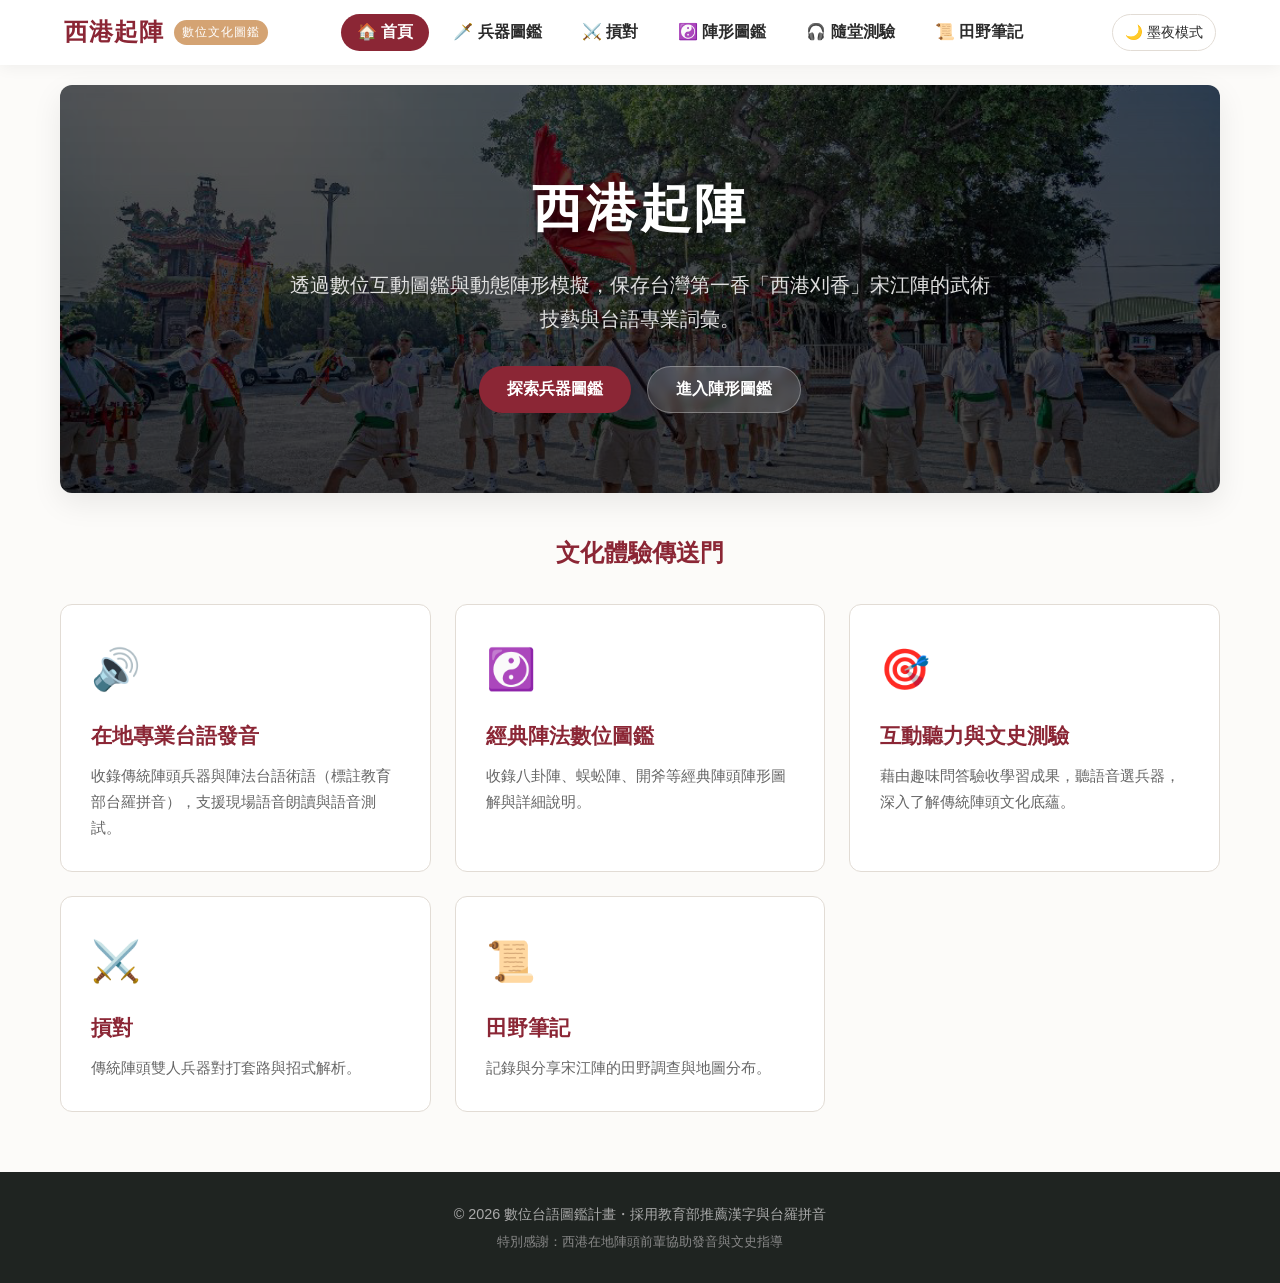
==== commit 3c7bb75a: "FINAL VERSION" ====
--- a/songjiang.html
+++ b/songjiang.html
@@ -63,6 +63,11 @@
           <span class="feature-icon">⚔️</span>
           <h3>摃對</h3>
           <p>傳統陣頭雙人兵器對打套路與招式解析。</p>
+        </div>
+        <div class="feature-card" onclick="switchTab('fieldwork')">
+          <span class="feature-icon">📜</span>
+          <h3>田野筆記</h3>
+          <p>記錄與分享宋江陣的田野調查與地圖分布。</p>
         </div>
       </div>
     </section>
@@ -215,7 +220,9 @@
         tailo: 'Thâu-kî',
         category: 'weapon',
         img: 'image/1.jpeg',
-        desc: '• 主帥的象徵：頭旗代表陣頭的「主帥」，在宮廟交陪、出巡或開演時，頭旗所到之處即代表整個陣頭的意志。\n• 破陣與點兵的指揮具：宋江陣在變換陣形時，隊員必須觀察頭旗（通常配合「雙斧」）的走位、旗號與律動來移動。頭旗動，則全陣動。\n• 神聖性與禁忌：頭旗在出陣前必須經過淨爐、開光等宗教儀式，並通常會安上符令。在民俗禁忌中，頭旗絕對不能倒地，也不容許外人隨意跨越或觸摸，具有強烈的驅邪、鎮煞與護衛神轎的功能。',
+        desc: `• 主帥的象徵：頭旗代表陣頭的「主帥」，在宮廟交陪、出巡或開演時，頭旗所到之處即代表整個陣頭的意志。
+        • 破陣與點兵的指揮具：宋江陣在變換陣形時，隊員必須觀察頭旗（通常配合「雙斧」）的走位、旗號與律動來移動。頭旗動，則全陣動。
+        • 神聖性與禁忌：頭旗在出陣前必須經過淨爐、開光等宗教儀式，並通常會安上符令。在民俗禁忌中，頭旗絕對不能倒地，也不容許外人隨意跨越或觸摸，具有強烈的驅邪、鎮煞與護衛神轎的功能。`,
         audioText: '頭旗 Thâu-kî',
         audioSrc: 'audio/1.mp3'
       },
@@ -225,7 +232,9 @@
         tailo: 'Siang-póo',
         category: 'weapon',
         img: 'image/2.jpeg',
-        desc: '• 副帥與護法：頭旗象徵主帥宋江，而雙斧則扮演「副帥」與「貼身護法」的角色，緊隨頭旗左右保護其安全，與頭旗合稱為「旗斧」。\n• 陣形的第二指揮官：負責帶領隊員進行細部的破陣、開路與斬煞，通常由陣中身手最矯健的核心骨幹擔任。\n• 破煞與開路：具強烈辟邪破煞功能，遇過橋、路口或進入廟埕時舞動劈砍，象徵斬除無形惡煞，開闢清淨道路。',
+        desc: `• 副帥與護法：頭旗象徵主帥宋江，而雙斧則扮演「副帥」與「貼身護法」的角色，緊隨頭旗左右保護其安全，與頭旗合稱為「旗斧」。
+        • 陣形的第二指揮官：負責帶領隊員進行細部的破陣、開路與斬煞，通常由陣中身手最矯健的核心骨幹擔任。
+        • 破煞與開路：具強烈辟邪破煞功能，遇過橋、路口或進入廟埕時舞動劈砍，象徵斬除無形惡煞，開闢清淨道路。`,
         audioText: '雙斧 Siang-póo',
         audioSrc: 'audio/2.mp3'
       },
@@ -333,7 +342,7 @@
 {
   id: 'lo',
   name: '宋江鼓',
-  tailo: 'Lô',
+  tailo: 'Sòng-kang-kóo',
   category: 'flag', // 樂器分類
   isVertical: true, // 標記為直式圖片
   img: 'image/music1.JPG',
@@ -343,8 +352,8 @@
 },
 {
   id: 'ko',
-  name: '銅鑼',
-  tailo: 'Kóo',
+  name: '鑼',
+  tailo: 'lô',
   category: 'flag',
   isVertical: true, // 標記為直式圖片
   img: 'image/music2.JPG',
@@ -379,14 +388,14 @@
         name: '採箍',
         tailo: ' ',
         img: 'image/team/5.JPG', // 填入圖片路徑，例如：'image/f1.jpg'
-        desc: '採箍繞圈過程中會在幾個定點由頭旗與雙斧跳入圈內，做橫掃動作後隨返回原位繼續拍箍，有淨化場域，形成神聖空間的意涵，拍箍後外人、外物均不能進入圈内'
+        desc: '採箍繞圈過程中會在幾個定點由頭旗與雙斧跳入圈內，做橫掃動作後隨返回原位繼續拍箍，有淨化場域，形成神聖空間的意涵，拍箍後外人、外物均不能進入圈内。'
       },
       {
         id: 'form-3',
         name: '頂剝箍',
         tailo: ' ',
         img: 'image/team/1.JPG', 
-        desc: '頂剝箍進行一次剝內外箍，為開四門的一部分由頭旗開始在乾位跳起向圈內轉向，繼續前進拍箍，後續陣員在同樣的位置跟進做同樣的動作，此一起跳、落地並同時將手中兵器先上舉再往下插的動作，稱為「插角」（頂剝箍完成之後，在下方坤位處會重複做一次稱「下剝箍」；頂剝箍、下剝箍各有一次剝内箍、剝外箍，共插角四次(有些宋江陣簡稱之為插内角、插外角個兩次故也有人稱之開四城門）'
+        desc: '頂剝箍進行一次剝內外箍，為開四門的一部分由頭旗開始在乾位跳起向圈內轉向，繼續前進拍箍，後續陣員在同樣的位置跟進做同樣的動作，此一起跳、落地並同時將手中兵器先上舉再往下插的動作，稱為「插角」（頂剝箍完成之後，在下方坤位處會重複做一次稱「下剝箍」；頂剝箍、下剝箍各有一次剝内箍、剝外箍，共插角四次(有些宋江陣簡稱之為插内角、插外角個兩次故也有人稱之開四城門）。'
       },
       {
         id: 'form-4',
@@ -400,7 +409,7 @@
         name: '蜈蚣陣',
         tailo: ' ',
         img: 'image/13.jpeg', 
-        desc: '第二單元從倒剝箍開始，將圓箍拆解，重新抛箍、探箍，從坤位進入一路縱隊穿中心，到達乾位旗斧分龍虎雨邊插角，向前繞行半圈，回到坤位，旗斧領頭分二路，左右員將兵器對架，向前位前進，到達定位開始排演蜈蚣陣。'
+        desc: '第二單元從倒剝箍開始，將圓箍拆解，重新抛箍、探箍，從坤位進入一路縱隊穿中心，到達乾位旗斧分龍虎兩邊插角，向前繞行半圈，回到坤位，旗斧領頭分二路，左右員將兵器對架，向前位前進，到達定位開始排演蜈蚣陣。'
       },
       {
         id: 'form-6',
@@ -414,7 +423,7 @@
         name: '八卦',
         tailo: ' ',
         img: 'image/14.jpeg', 
-        desc: '最後的單元是排八卦陣，也是宋江系統武陣表演的精華所在。八卦陣排演的效果如何，是内行人注目與評價武陣的重點，八份姑媽宮宋江的八卦陣中心點站立4人，從鑼鼓手的方位向前看，頭旗與雙斧相對，單刀與雨傘相對，也就是36人中的前4位站立不動，並高舉兵器形成拱門，另32位隊員通過拱門到各定點形成八卦陣形，依鼓聲指揮進行各種陣形變化；八卦陣演練完成，隊員再進行拍箍、穿心，最後以兩列縱隊隊形在香案前参拜、行禮，結束開館表演'
+        desc: '最後的單元是排八卦陣，也是宋江系統武陣表演的精華所在。八卦陣排演的效果如何，是内行人注目與評價武陣的重點，八份姑媽宮宋江的八卦陣中心點站立4人，從鑼鼓手的方位向前看，頭旗與雙斧相對，單刀與雨傘相對，也就是36人中的前4位站立不動，並高舉兵器形成拱門，另32位隊員通過拱門到各定點形成八卦陣形，依鼓聲指揮進行各種陣形變化；八卦陣演練完成，隊員再進行拍箍、穿心，最後以兩列縱隊隊形在香案前参拜、行禮，結束開館表演。'
       }
 
     ];
@@ -427,7 +436,7 @@
       document.body.classList.toggle('dark-mode');
       const btn = document.getElementById('themeToggleBtn');
       if (document.body.classList.contains('dark-mode')) {
-        btn.textContent = '☀️ 宣紙模式';
+        btn.textContent = '☀️ 明亮模式';
       } else {
         btn.textContent = '🌙 墨夜模式';
       }
--- a/style.css
+++ b/style.css
@@ -431,6 +431,7 @@
   font-size: 0.9rem;
   margin-bottom: 16px;
   flex-grow: 1;
+  white-space: pre-line;
 }
 
 .card-actions {
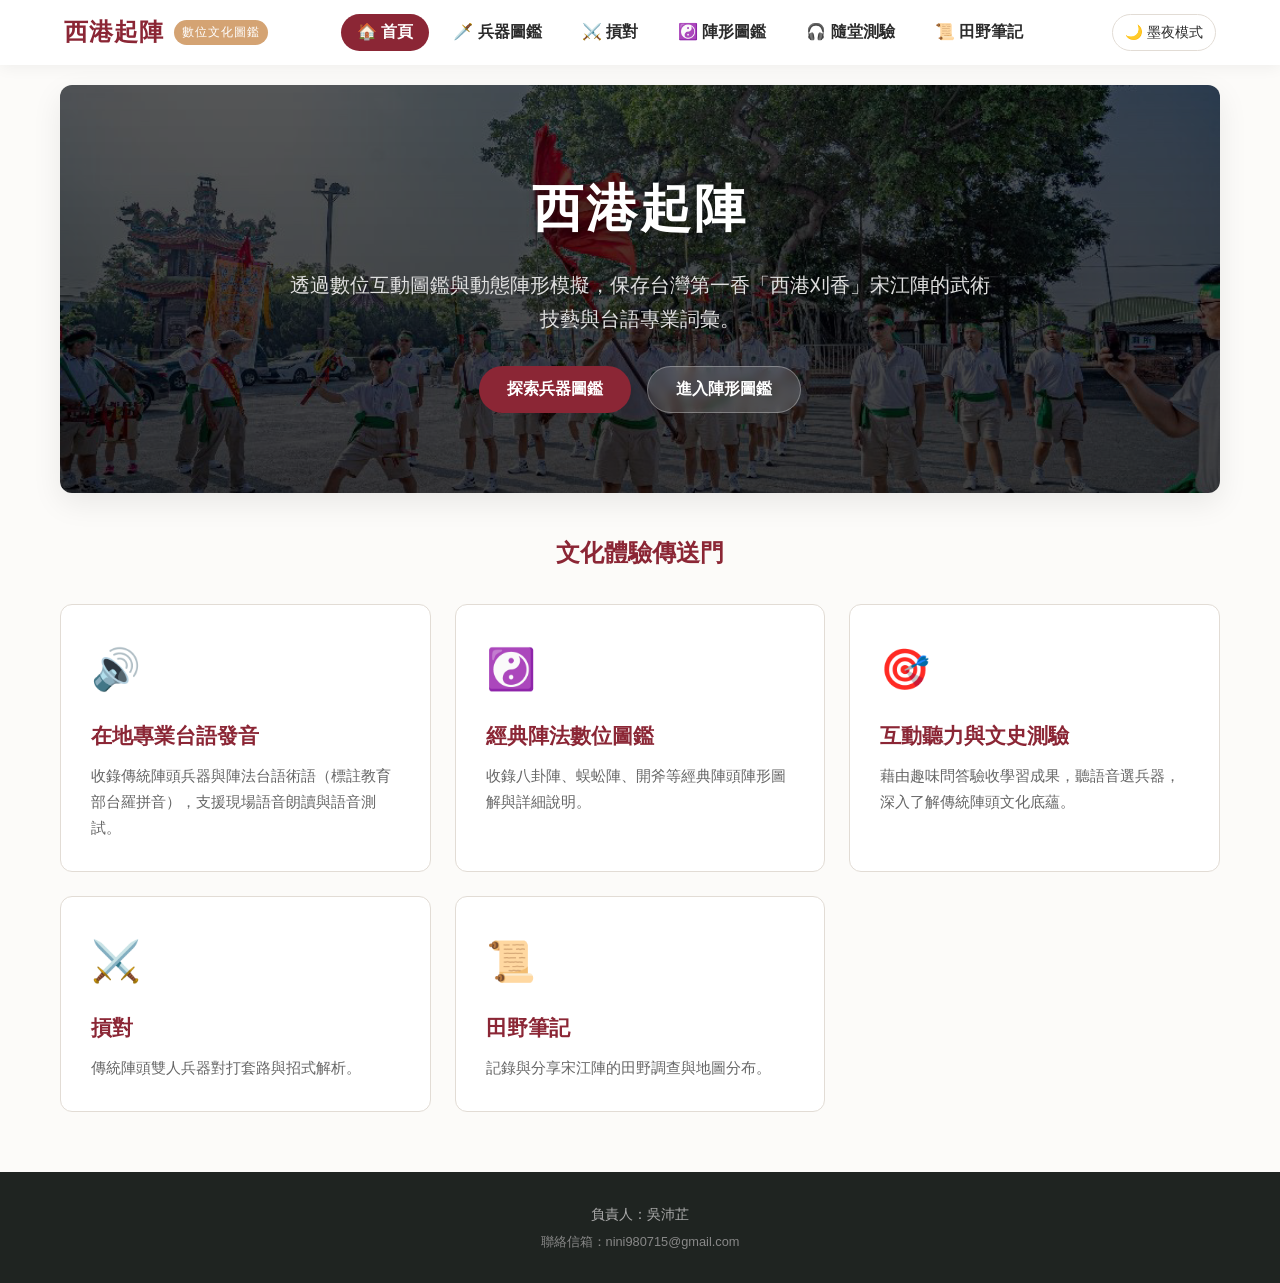
==== commit 67287545: "Update songjiang.html" ====
--- a/songjiang.html
+++ b/songjiang.html
@@ -207,8 +207,8 @@
   </div>
 
   <footer>
-    <p>© 2026 數位台語圖鑑計畫・採用教育部推薦漢字與台羅拼音</p>
-    <p style="margin-top: 5px; font-size: 0.8rem; color: #888;">特別感謝：西港在地陣頭前輩協助發音與文史指導</p>
+    <p>負責人：吳沛芷</p>
+    <p style="margin-top: 5px; font-size: 0.8rem; color: #888;">聯絡信箱：nini980715@gmail.com</p>
   </footer>
 
   <script>
@@ -677,7 +677,7 @@
       const res = document.getElementById('quizResult');
       if (selected === correct) {
         btn.classList.add('correct');
-        res.textContent = '🎉 正確！發音非常標準！';
+        res.textContent = '🎉 正確！答案正確！';
         res.style.color = '#2a9d8f';
       } else {
         btn.classList.add('wrong');
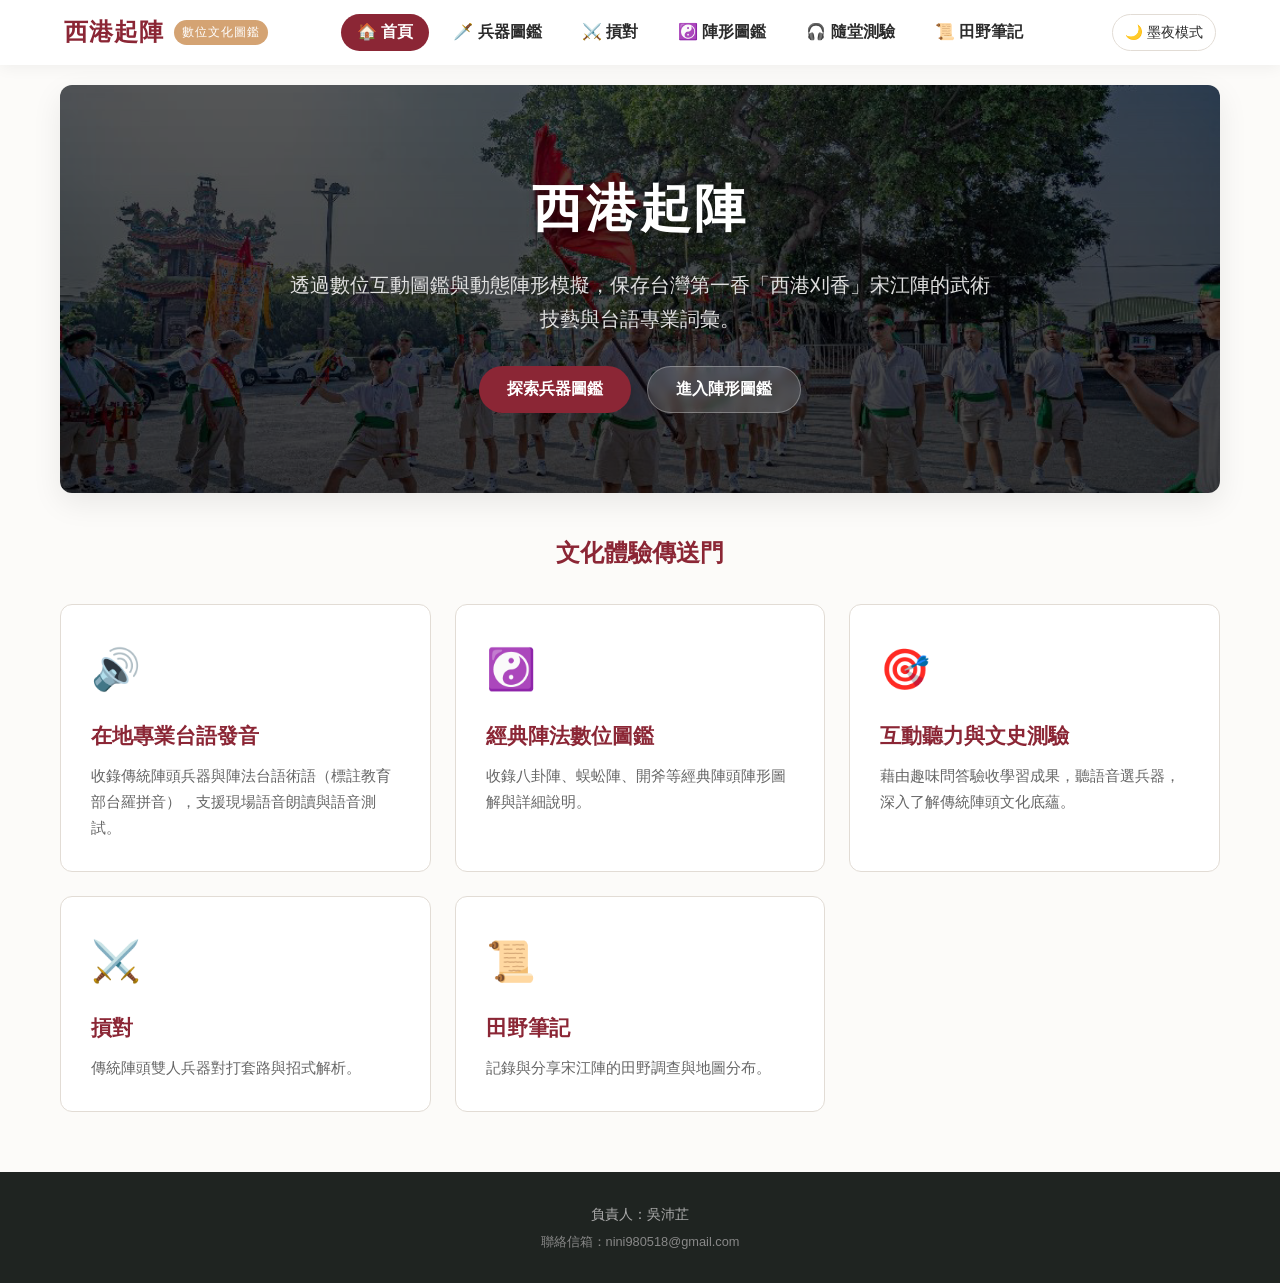
==== commit 3bc34f01: "Update songjiang.html" ====
--- a/songjiang.html
+++ b/songjiang.html
@@ -208,7 +208,7 @@
 
   <footer>
     <p>負責人：吳沛芷</p>
-    <p style="margin-top: 5px; font-size: 0.8rem; color: #888;">聯絡信箱：nini980715@gmail.com</p>
+    <p style="margin-top: 5px; font-size: 0.8rem; color: #888;">聯絡信箱：nini980518@gmail.com</p>
   </footer>
 
   <script>
